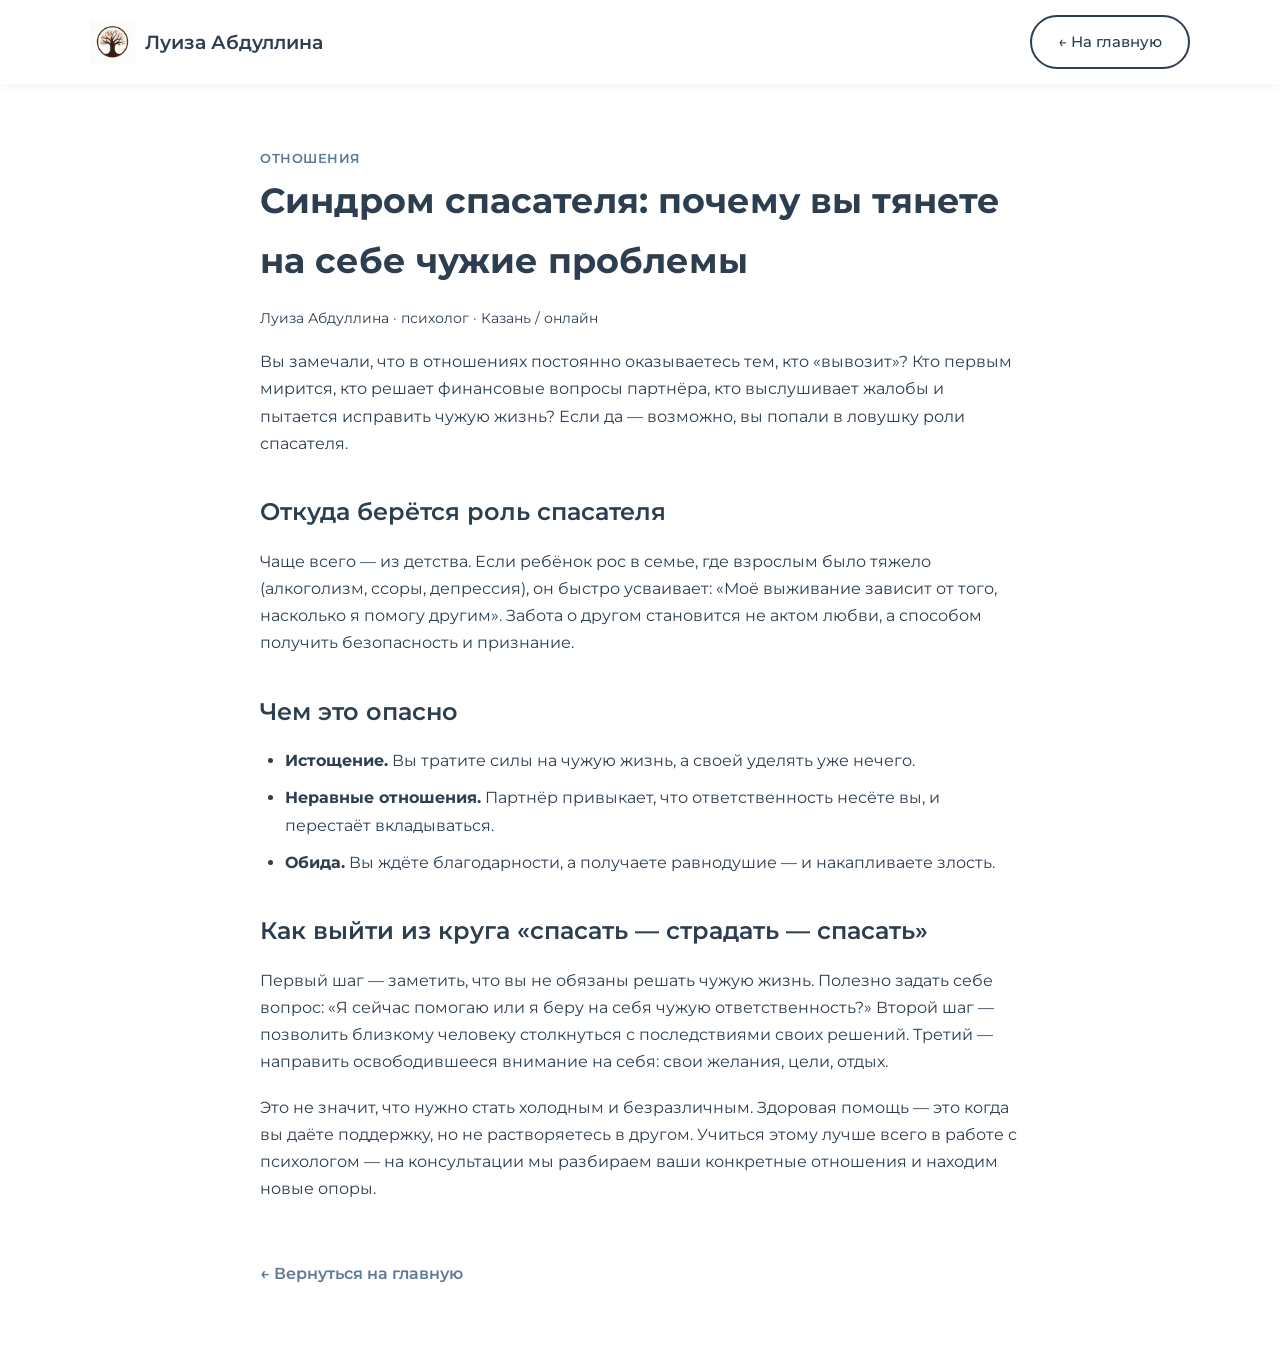
==== article-1.html @ 847a4ad1 "Create article-1.html" ====
<!DOCTYPE html>
<html lang="ru">
<head>
    <meta charset="UTF-8">
    <meta name="viewport" content="width=device-width, initial-scale=1.0">
    <title>Синдром спасателя — Луиза Абдуллина</title>
    <link rel="stylesheet" href="style.css">
    <style>
        .article-content { max-width: 760px; margin: 0 auto; padding: 60px 0; }
        .article-content h1 { font-size: 2.2rem; color: var(--primary); margin-bottom: 15px; }
        .article-meta { color: var(--text-light); font-size: 0.9rem; margin-bottom: 30px; }
        .article-content p { margin-bottom: 18px; color: var(--text-dark); }
        .article-content h2 { font-size: 1.5rem; color: var(--primary); margin: 35px 0 15px; }
        .article-content ul { margin: 0 0 20px 25px; color: var(--text-dark); }
        .article-content li { margin-bottom: 10px; }
        .back-link { display: inline-block; margin-top: 40px; color: var(--secondary); text-decoration: none; font-weight: 600; }
    </style>
</head>
<body>
    <header>
        <div class="container header-container">
            <a href="index.html" class="logo">
                <img src="logo.png" alt="Логотип">
                <span>Луиза Абдуллина</span>
            </a>
            <a href="index.html" class="btn btn-secondary">← На главную</a>
        </div>
    </header>

    <div class="container article-content">
        <span style="color: var(--secondary); font-weight: 600; text-transform: uppercase; font-size: 0.8rem; letter-spacing: 0.5px;">Отношения</span>
        <h1>Синдром спасателя: почему вы тянете на себе чужие проблемы</h1>
        <p class="article-meta">Луиза Абдуллина · психолог · Казань / онлайн</p>

        <p>Вы замечали, что в отношениях постоянно оказываетесь тем, кто «вывозит»? Кто первым мирится, кто решает финансовые вопросы партнёра, кто выслушивает жалобы и пытается исправить чужую жизнь? Если да — возможно, вы попали в ловушку роли спасателя.</p>

        <h2>Откуда берётся роль спасателя</h2>
        <p>Чаще всего — из детства. Если ребёнок рос в семье, где взрослым было тяжело (алкоголизм, ссоры, депрессия), он быстро усваивает: «Моё выживание зависит от того, насколько я помогу другим». Забота о другом становится не актом любви, а способом получить безопасность и признание.</p>

        <h2>Чем это опасно</h2>
        <ul>
            <li><strong>Истощение.</strong> Вы тратите силы на чужую жизнь, а своей уделять уже нечего.</li>
            <li><strong>Неравные отношения.</strong> Партнёр привыкает, что ответственность несёте вы, и перестаёт вкладываться.</li>
            <li><strong>Обида.</strong> Вы ждёте благодарности, а получаете равнодушие — и накапливаете злость.</li>
        </ul>

        <h2>Как выйти из круга «спасать — страдать — спасать»</h2>
        <p>Первый шаг — заметить, что вы не обязаны решать чужую жизнь. Полезно задать себе вопрос: «Я сейчас помогаю или я беру на себя чужую ответственность?» Второй шаг — позволить близкому человеку столкнуться с последствиями своих решений. Третий — направить освободившееся внимание на себя: свои желания, цели, отдых.</p>
        <p>Это не значит, что нужно стать холодным и безразличным. Здоровая помощь — это когда вы даёте поддержку, но не растворяетесь в другом. Учиться этому лучше всего в работе с психологом — на консультации мы разбираем ваши конкретные отношения и находим новые опоры.</p>

        <a href="index.html" class="back-link">← Вернуться на главную</a>
    </div>
</body>
</html>
---- style.css ----
@import url('https://fonts.googleapis.com/css2?family=Montserrat:wght@300;400;600&display=swap');

:root {
    /* Новая сине-серая палитра */
    --primary: #2C3E50;      /* Тёмный сине-серый (заголовки, шапка) */
    --secondary: #5D7A99;    /* Средний сине-серый (кнопки, акценты) */
    --accent: #D6E1EC;       /* Светлый голубовато-серый (фоны блоков) */
    --bg-light: #F4F7FA;     /* Очень светлый серо-голубой фон */
    --text-dark: #2C3E50;    /* Основной текст */
    --text-light: #6B7B8C;   /* Второстепенный текст */
    --white: #ffffff;
}

* {
    margin: 0;
    padding: 0;
    box-sizing: border-box;
}

body {
    font-family: 'Montserrat', sans-serif;
    color: var(--text-dark);
    line-height: 1.7;
    background-color: var(--white);
}

.container {
    width: 90%;
    max-width: 1100px;
    margin: 0 auto;
}

/* Кнопки */
.btn {
    display: inline-block;
    padding: 12px 26px;
    border-radius: 30px;
    text-decoration: none;
    font-weight: 500;
    font-size: 0.95rem;
    transition: all 0.3s ease;
    cursor: pointer;
}

.btn-primary {
    background-color: var(--secondary);
    color: var(--white);
    border: 2px solid var(--secondary);
}

.btn-primary:hover {
    background-color: var(--primary);
    border-color: var(--primary);
}

.btn-secondary {
    background-color: transparent;
    color: var(--primary);
    border: 2px solid var(--primary);
}

.btn-secondary:hover {
    background-color: var(--primary);
    color: var(--white);
}

/* Шапка */
header {
    background-color: var(--white);
    box-shadow: 0 2px 12px rgba(44, 62, 80, 0.06);
    position: sticky;
    top: 0;
    z-index: 1000;
    padding: 15px 0;
}

.header-container {
    display: flex;
    justify-content: space-between;
    align-items: center;
}

.logo {
    display: flex;
    align-items: center;
    gap: 10px;
    text-decoration: none;
    color: var(--primary);
    font-weight: 600;
    font-size: 1.2rem;
}

.logo img {
    height: 45px;
    /* Если логотип цветной — можно слегка приглушить, чтобы вписался в синюю гамму */
    /* filter: grayscale(30%); */
}

nav ul {
    display: flex;
    list-style: none;
    gap: 22px;
}

nav a {
    text-decoration: none;
    color: var(--text-dark);
    font-size: 0.95rem;
    transition: color 0.3s;
}

nav a:hover {
    color: var(--secondary);
}

/* Главный экран */
.hero {
    background: linear-gradient(rgba(244, 247, 250, 0.92), rgba(244, 247, 250, 0.92)),
                url('https://images.unsplash.com/photo-1517490232338-06b912a786b5?auto=format&fit=crop&q=80') center/cover no-repeat;
    padding: 130px 0;
    text-align: center;
}

.hero h1 {
    font-size: 3rem;
    color: var(--primary);
    margin-bottom: 20px;
    font-weight: 600;
}

.hero .subtitle {
    font-size: 1.2rem;
    color: var(--text-light);
    max-width: 720px;
    margin: 0 auto 40px auto;
}

.hero-buttons {
    display: flex;
    gap: 15px;
    justify-content: center;
}

/* Секции */
.section {
    padding: 80px 0;
}

.bg-light {
    background-color: var(--bg-light);
}

h2 {
    font-size: 2.2rem;
    color: var(--primary);
    margin-bottom: 40px;
    font-weight: 600;
}

.text-center {
    text-align: center;
}

/* Обо мне */
.about-grid {
    display: grid;
    grid-template-columns: 1fr 1fr;
    gap: 50px;
    align-items: center;
}

.about-text p {
    margin-bottom: 15px;
    color: var(--text-light);
}

.about-features {
    list-style: none;
    margin-top: 20px;
}

.about-features li {
    margin-bottom: 10px;
    color: var(--primary);
    font-weight: 500;
}

.about-features i {
    color: var(--secondary);
    margin-right: 10px;
}

.about-image img {
    width: 100%;
    border-radius: 20px;
    box-shadow: 0 12px 30px rgba(44, 62, 80, 0.15);
}

/* Специализация */
.services-grid {
    display: grid;
    grid-template-columns: repeat(auto-fit, minmax(280px, 1fr));
    gap: 30px;
}

.service-card {
    background: var(--white);
    padding: 32px;
    border-radius: 15px;
    text-align: center;
    transition: 0.3s;
    border-top: 4px solid var(--secondary);
    box-shadow: 0 4px 12px rgba(44, 62, 80, 0.05);
}

.service-card:hover {
    transform: translateY(-5px);
    box-shadow: 0 12px 24px rgba(44, 62, 80, 0.12);
}

.service-card i {
    font-size: 2.5rem;
    color: var(--secondary);
    margin-bottom: 20px;
}

.service-card h3 {
    margin-bottom: 15px;
    color: var(--primary);
    font-size: 1.15rem;
}

.service-card p {
    color: var(--text-light);
    font-size: 0.95rem;
}

/* Форматы */
.formats-grid {
    display: grid;
    grid-template-columns: 1fr 1fr;
    gap: 30px;
}

.format-card {
    background: var(--bg-light);
    padding: 40px;
    border-radius: 15px;
    text-align: center;
    border: 1px solid #E2E8F0;
}

.format-card.highlight {
    background: var(--white);
    border: 2px solid var(--secondary);
    box-shadow: 0 10px 30px rgba(93, 122, 153, 0.12);
}

.format-card h3 {
    color: var(--primary);
    margin-bottom: 15px;
}

.format-card p {
    color: var(--text-light);
    margin-bottom: 20px;
}

.price {
    display: inline-block;
    font-weight: 600;
    color: var(--secondary);
}

/* Блог */
.blog-grid {
    display: grid;
    grid-template-columns: repeat(auto-fit, minmax(320px, 1fr));
    gap: 30px;
}

.blog-card {
    background: var(--white);
    border-radius: 15px;
    box-shadow: 0 5px 18px rgba(44, 62, 80, 0.07);
    display: flex;
    flex-direction: column;
    transition: 0.3s;
}

.blog-card:hover {
    box-shadow: 0 12px 28px rgba(44, 62, 80, 0.12);
}

.blog-content {
    padding: 30px;
    display: flex;
    flex-direction: column;
    flex-grow: 1;
}

.blog-content h3 {
    color: var(--primary);
    margin-bottom: 15px;
    font-size: 1.2rem;
    line-height: 1.4;
}

.blog-content p {
    color: var(--text-light);
    font-size: 0.92rem;
    margin-bottom: 20px;
    flex-grow: 1;
}

.read-more {
    text-decoration: none;
    color: var(--secondary);
    font-weight: 600;
    font-size: 0.9rem;
    align-self: flex-start;
}

.read-more:hover {
    color: var(--primary);
}

/* Контакты */
.contact-methods {
    display: flex;
    justify-content: center;
    gap: 20px;
    flex-wrap: wrap;
    margin: 40px 0;
}

.contact-item {
    display: flex;
    flex-direction: column;
    align-items: center;
    gap: 10px;
    background: var(--bg-light);
    padding: 22px 30px;
    border-radius: 15px;
    text-decoration: none;
    color: var(--primary);
    min-width: 150px;
    transition: 0.3s;
    border: 1px solid #E2E8F0;
}

.contact-item:hover {
    background: var(--accent);
    border-color: var(--secondary);
}

.contact-item i {
    font-size: 1.8rem;
    color: var(--secondary);
}

.note {
    color: var(--text-light);
    font-size: 0.9rem;
}

/* Подвал */
footer {
    background-color: var(--primary);
    color: var(--white);
    padding: 30px 0;
}

footer p {
    opacity: 0.85;
    font-size: 0.9rem;
}

.footer-links a {
    color: var(--accent);
    text-decoration: none;
    font-size: 0.8rem;
}

/* Адаптивность */
@media (max-width: 768px) {
    .header-container {
        flex-direction: column;
        gap: 15px;
    }
    nav ul {
        flex-wrap: wrap;
        justify-content: center;
        gap: 15px;
    }
    .hero h1 { font-size: 2rem; }
    .hero-buttons { flex-direction: column; align-items: center; }
    .about-grid, .formats-grid { grid-template-columns: 1fr; }
    .about-image { order: -1; }
    h2 { font-size: 1.8rem; }
}
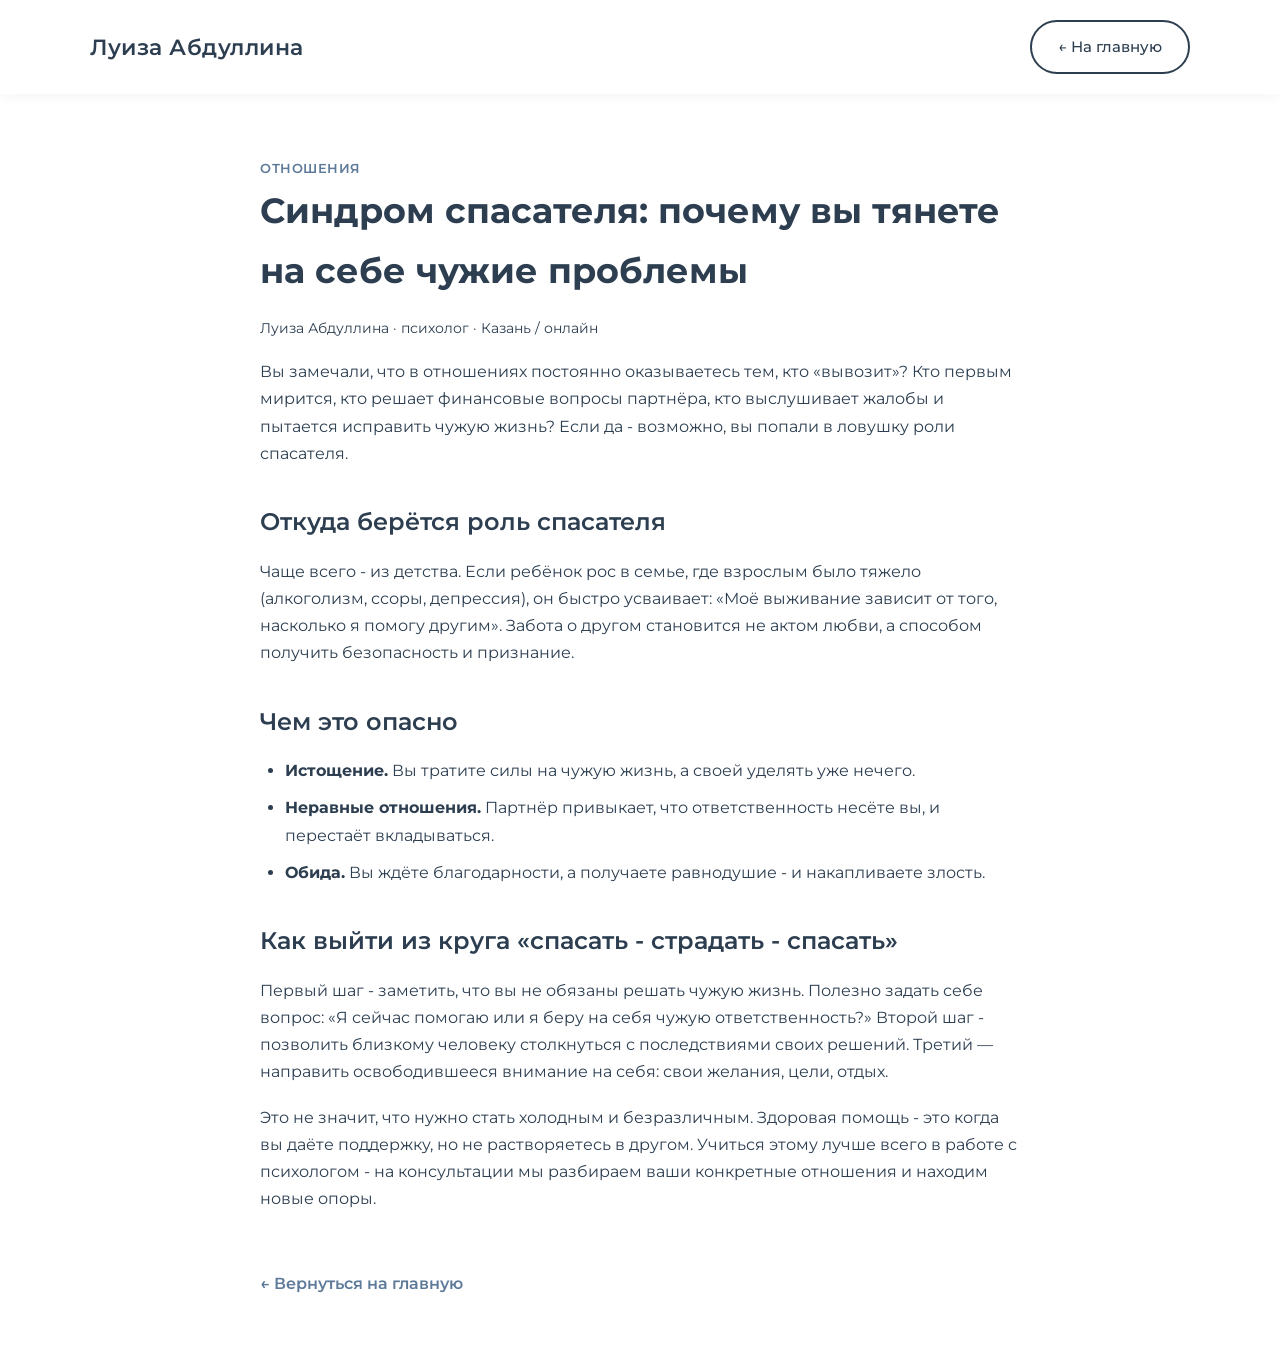
==== commit a87c186c: "Update article-1.html" ====
--- a/article-1.html
+++ b/article-1.html
@@ -32,21 +32,21 @@
         <h1>Синдром спасателя: почему вы тянете на себе чужие проблемы</h1>
         <p class="article-meta">Луиза Абдуллина · психолог · Казань / онлайн</p>
 
-        <p>Вы замечали, что в отношениях постоянно оказываетесь тем, кто «вывозит»? Кто первым мирится, кто решает финансовые вопросы партнёра, кто выслушивает жалобы и пытается исправить чужую жизнь? Если да — возможно, вы попали в ловушку роли спасателя.</p>
+        <p>Вы замечали, что в отношениях постоянно оказываетесь тем, кто «вывозит»? Кто первым мирится, кто решает финансовые вопросы партнёра, кто выслушивает жалобы и пытается исправить чужую жизнь? Если да - возможно, вы попали в ловушку роли спасателя.</p>
 
         <h2>Откуда берётся роль спасателя</h2>
-        <p>Чаще всего — из детства. Если ребёнок рос в семье, где взрослым было тяжело (алкоголизм, ссоры, депрессия), он быстро усваивает: «Моё выживание зависит от того, насколько я помогу другим». Забота о другом становится не актом любви, а способом получить безопасность и признание.</p>
+        <p>Чаще всего - из детства. Если ребёнок рос в семье, где взрослым было тяжело (алкоголизм, ссоры, депрессия), он быстро усваивает: «Моё выживание зависит от того, насколько я помогу другим». Забота о другом становится не актом любви, а способом получить безопасность и признание.</p>
 
         <h2>Чем это опасно</h2>
         <ul>
             <li><strong>Истощение.</strong> Вы тратите силы на чужую жизнь, а своей уделять уже нечего.</li>
             <li><strong>Неравные отношения.</strong> Партнёр привыкает, что ответственность несёте вы, и перестаёт вкладываться.</li>
-            <li><strong>Обида.</strong> Вы ждёте благодарности, а получаете равнодушие — и накапливаете злость.</li>
+            <li><strong>Обида.</strong> Вы ждёте благодарности, а получаете равнодушие - и накапливаете злость.</li>
         </ul>
 
-        <h2>Как выйти из круга «спасать — страдать — спасать»</h2>
-        <p>Первый шаг — заметить, что вы не обязаны решать чужую жизнь. Полезно задать себе вопрос: «Я сейчас помогаю или я беру на себя чужую ответственность?» Второй шаг — позволить близкому человеку столкнуться с последствиями своих решений. Третий — направить освободившееся внимание на себя: свои желания, цели, отдых.</p>
-        <p>Это не значит, что нужно стать холодным и безразличным. Здоровая помощь — это когда вы даёте поддержку, но не растворяетесь в другом. Учиться этому лучше всего в работе с психологом — на консультации мы разбираем ваши конкретные отношения и находим новые опоры.</p>
+        <h2>Как выйти из круга «спасать - страдать - спасать»</h2>
+        <p>Первый шаг - заметить, что вы не обязаны решать чужую жизнь. Полезно задать себе вопрос: «Я сейчас помогаю или я беру на себя чужую ответственность?» Второй шаг - позволить близкому человеку столкнуться с последствиями своих решений. Третий — направить освободившееся внимание на себя: свои желания, цели, отдых.</p>
+        <p>Это не значит, что нужно стать холодным и безразличным. Здоровая помощь - это когда вы даёте поддержку, но не растворяетесь в другом. Учиться этому лучше всего в работе с психологом - на консультации мы разбираем ваши конкретные отношения и находим новые опоры.</p>
 
         <a href="index.html" class="back-link">← Вернуться на главную</a>
     </div>
--- a/style.css
+++ b/style.css
@@ -1,13 +1,12 @@
 @import url('https://fonts.googleapis.com/css2?family=Montserrat:wght@300;400;600&display=swap');
 
 :root {
-    /* Новая сине-серая палитра */
-    --primary: #2C3E50;      /* Тёмный сине-серый (заголовки, шапка) */
-    --secondary: #5D7A99;    /* Средний сине-серый (кнопки, акценты) */
-    --accent: #D6E1EC;       /* Светлый голубовато-серый (фоны блоков) */
-    --bg-light: #F4F7FA;     /* Очень светлый серо-голубой фон */
-    --text-dark: #2C3E50;    /* Основной текст */
-    --text-light: #6B7B8C;   /* Второстепенный текст */
+    --primary: #2C3E50;
+    --secondary: #5D7A99;
+    --accent: #D6E1EC;
+    --bg-light: #F4F7FA;
+    --text-dark: #2C3E50;
+    --text-light: #6B7B8C;
     --white: #ffffff;
 }
 
@@ -71,7 +70,7 @@
     position: sticky;
     top: 0;
     z-index: 1000;
-    padding: 15px 0;
+    padding: 20px 0;
 }
 
 .header-container {
@@ -80,20 +79,20 @@
     align-items: center;
 }
 
+/* Стиль названия сайта (работает как логотип) */
 .logo {
     display: flex;
     align-items: center;
-    gap: 10px;
     text-decoration: none;
     color: var(--primary);
     font-weight: 600;
-    font-size: 1.2rem;
-}
-
+    font-size: 1.4rem;
+    letter-spacing: 0.5px;
+}
+
+/* ЖЕЛЕЗНАЯ ЗАЩИТА: если на страницах статей остался тег <img>, мы его жестко скроем */
 .logo img {
-    height: 45px;
-    /* Если логотип цветной — можно слегка приглушить, чтобы вписался в синюю гамму */
-    /* filter: grayscale(30%); */
+    display: none !important;
 }
 
 nav ul {
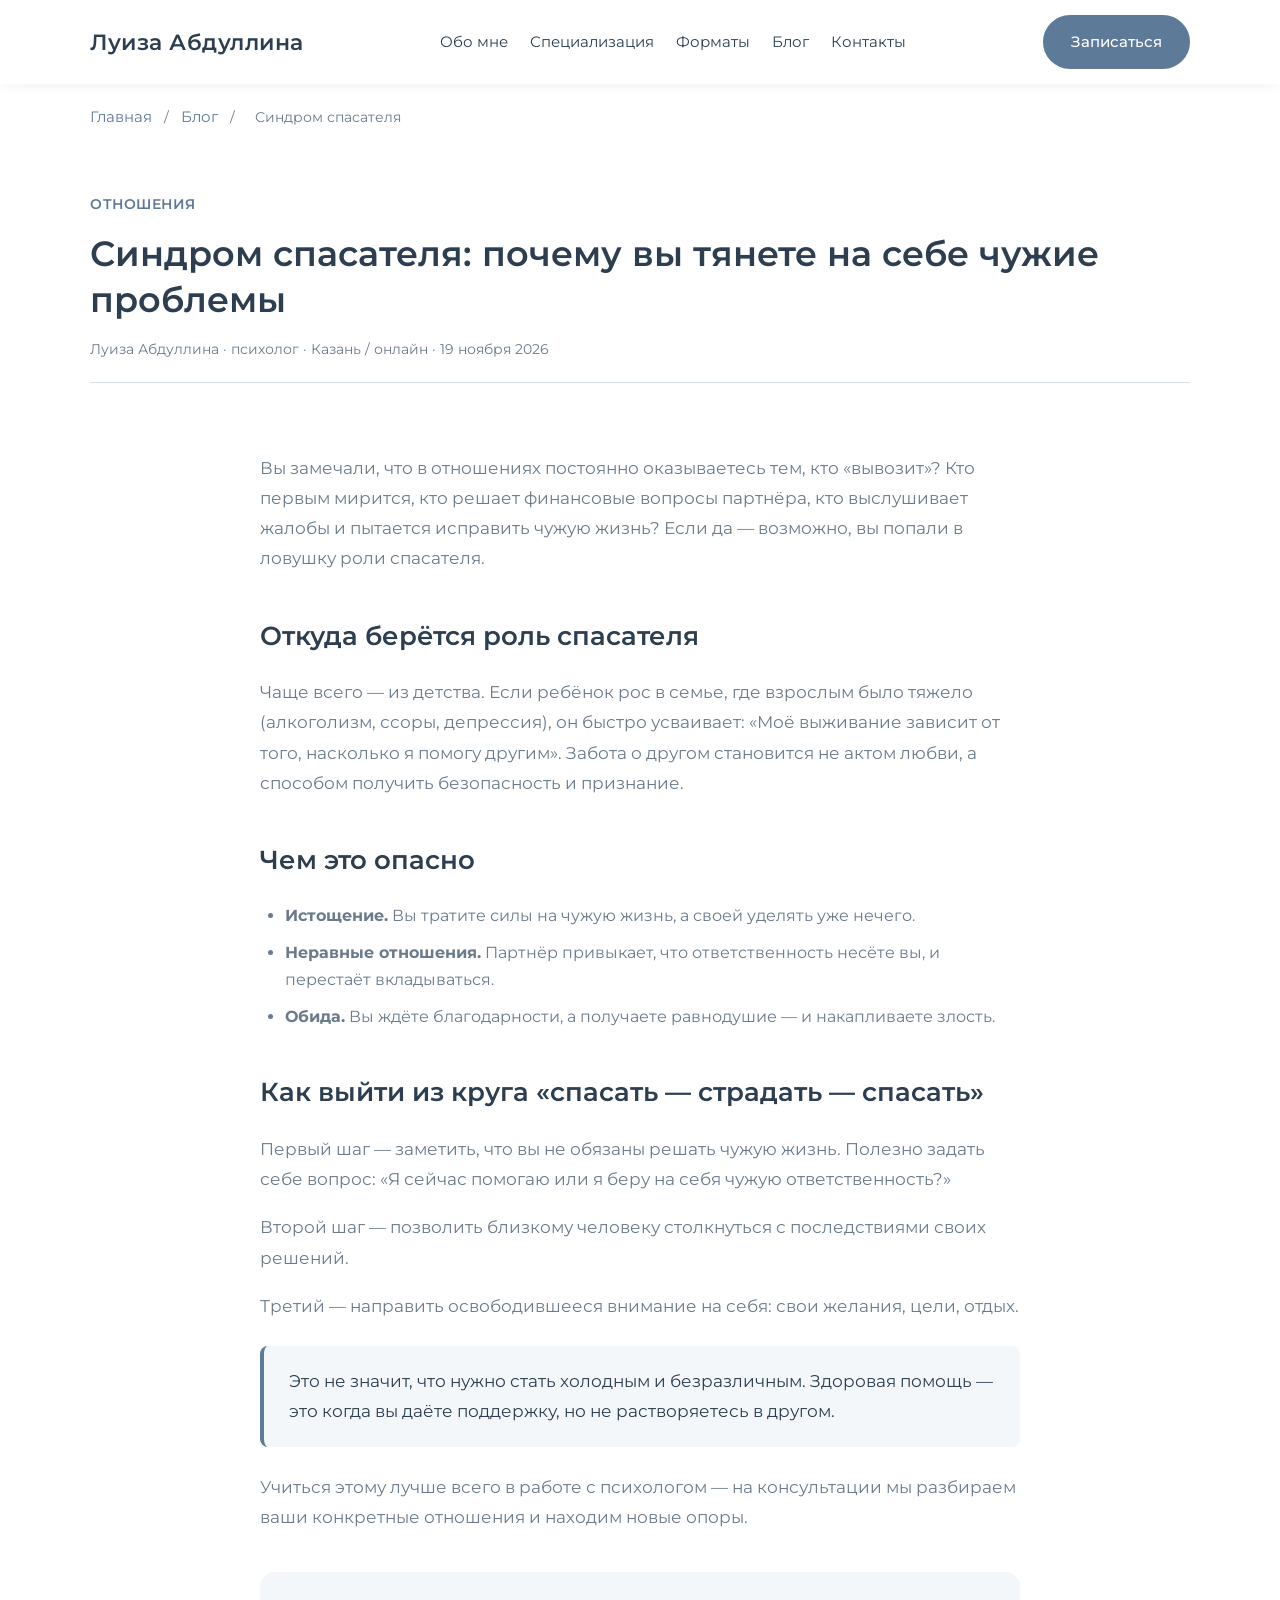
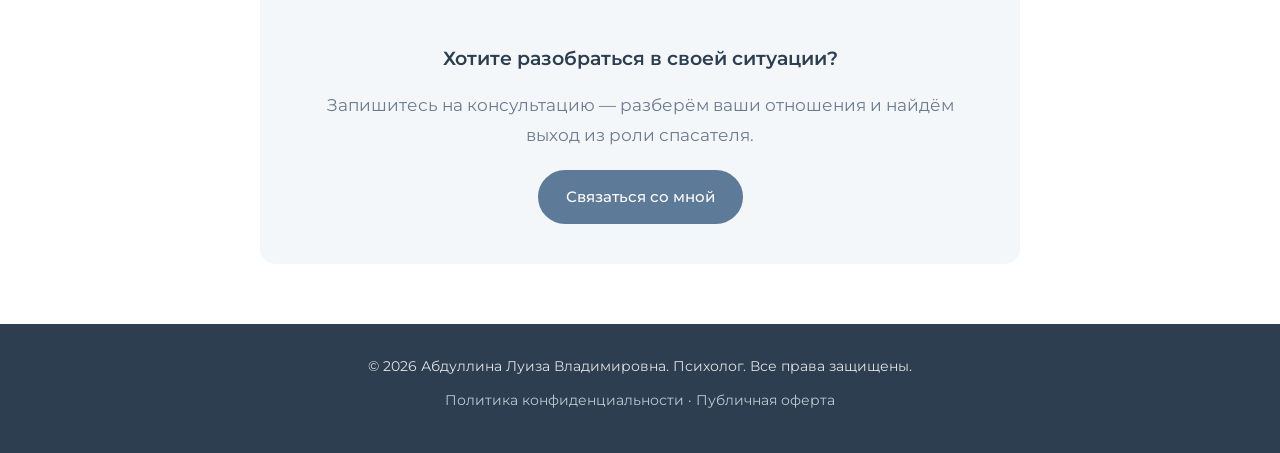
==== commit 5f7d1bf7: "Update article-1.html" ====
--- a/article-1.html
+++ b/article-1.html
@@ -3,52 +3,137 @@
 <head>
     <meta charset="UTF-8">
     <meta name="viewport" content="width=device-width, initial-scale=1.0">
-    <title>Синдром спасателя — Луиза Абдуллина</title>
+    <meta http-equiv="X-UA-Compatible" content="IE=edge">
+    <title>Синдром спасателя: почему вы тянете на себе чужие проблемы — Луиза Абдуллина</title>
+    <meta name="description" content="Разбираем синдром спасателя в отношениях: откуда берётся роль спасателя, чем она опасна и как выйти из порочного круга «спасать — страдать — снова спасать».">
+    <meta name="keywords" content="синдром спасателя, отношения, психология, Луиза Абдуллина, созависимость">
+    <meta name="author" content="Абдуллина Луиза Владимировна">
+    <meta name="robots" content="index, follow">
+    <link rel="canonical" href="https://luizke.ru/article-1.html">
+    
+    <meta property="og:type" content="article">
+    <meta property="og:locale" content="ru_RU">
+    <meta property="og:title" content="Синдром спасателя: почему вы тянете на себе чужие проблемы">
+    <meta property="og:description" content="Разбираем синдром спасателя в отношениях: откуда берётся роль спасателя и как выйти из порочного круга.">
+    <meta property="og:url" content="https://luizke.ru/article-1.html">
+    <meta property="og:site_name" content="Луиза Абдуллина — психолог">
+    
+    <link rel="preconnect" href="https://fonts.googleapis.com">
+    <link rel="preconnect" href="https://fonts.gstatic.com" crossorigin>
+    <link href="https://fonts.googleapis.com/css2?family=Montserrat:wght@300;400;500;600&display=swap" rel="stylesheet">
     <link rel="stylesheet" href="style.css">
-    <style>
-        .article-content { max-width: 760px; margin: 0 auto; padding: 60px 0; }
-        .article-content h1 { font-size: 2.2rem; color: var(--primary); margin-bottom: 15px; }
-        .article-meta { color: var(--text-light); font-size: 0.9rem; margin-bottom: 30px; }
-        .article-content p { margin-bottom: 18px; color: var(--text-dark); }
-        .article-content h2 { font-size: 1.5rem; color: var(--primary); margin: 35px 0 15px; }
-        .article-content ul { margin: 0 0 20px 25px; color: var(--text-dark); }
-        .article-content li { margin-bottom: 10px; }
-        .back-link { display: inline-block; margin-top: 40px; color: var(--secondary); text-decoration: none; font-weight: 600; }
-    </style>
+    
+    <script type="application/ld+json">
+    {
+      "@context": "https://schema.org",
+      "@type": "Article",
+      "headline": "Синдром спасателя: почему вы тянете на себе чужие проблемы",
+      "description": "Разбираем синдром спасателя в отношениях: откуда берётся роль спасателя и как выйти из порочного круга.",
+      "author": {
+        "@type": "Person",
+        "name": "Абдуллина Луиза Владимировна",
+        "url": "https://luizke.ru"
+      },
+      "publisher": {
+        "@type": "Person",
+        "name": "Абдуллина Луиза Владимировна"
+      },
+      "datePublished": "2026-11-19",
+      "dateModified": "2026-11-19",
+      "mainEntityOfPage": {
+        "@type": "WebPage",
+        "@id": "https://luizke.ru/article-1.html"
+      }
+    }
+    </script>
+    <script type="application/ld+json">
+    {
+      "@context": "https://schema.org",
+      "@type": "BreadcrumbList",
+      "itemListElement": [
+        {"@type": "ListItem", "position": 1, "name": "Главная", "item": "https://luizke.ru/"},
+        {"@type": "ListItem", "position": 2, "name": "Блог", "item": "https://luizke.ru/#blog"},
+        {"@type": "ListItem", "position": 3, "name": "Синдром спасателя"}
+      ]
+    }
+    </script>
 </head>
 <body>
-    <header>
+    <header role="banner">
         <div class="container header-container">
-            <a href="index.html" class="logo">
-                <img src="logo.png" alt="Логотип">
-                <span>Луиза Абдуллина</span>
-            </a>
-            <a href="index.html" class="btn btn-secondary">← На главную</a>
+            <div class="header-left">
+                <a href="index.html" class="logo" aria-label="Луиза Абдуллина — на главную">Луиза Абдуллина</a>
+            </div>
+            <nav role="navigation" aria-label="Главное меню">
+                <ul>
+                    <li><a href="index.html#about">Обо мне</a></li>
+                    <li><a href="index.html#services">Специализация</a></li>
+                    <li><a href="index.html#formats">Форматы</a></li>
+                    <li><a href="index.html#blog">Блог</a></li>
+                    <li><a href="index.html#contacts">Контакты</a></li>
+                </ul>
+            </nav>
+            <a href="index.html#contacts" class="btn btn-primary">Записаться</a>
         </div>
     </header>
 
-    <div class="container article-content">
-        <span style="color: var(--secondary); font-weight: 600; text-transform: uppercase; font-size: 0.8rem; letter-spacing: 0.5px;">Отношения</span>
-        <h1>Синдром спасателя: почему вы тянете на себе чужие проблемы</h1>
-        <p class="article-meta">Луиза Абдуллина · психолог · Казань / онлайн</p>
+    <main role="main">
+        <div class="container">
+            <nav class="breadcrumbs" aria-label="Хлебные крошки">
+                <a href="index.html">Главная</a>
+                <span aria-hidden="true">/</span>
+                <a href="index.html#blog">Блог</a>
+                <span aria-hidden="true">/</span>
+                <span aria-current="page">Синдром спасателя</span>
+            </nav>
 
-        <p>Вы замечали, что в отношениях постоянно оказываетесь тем, кто «вывозит»? Кто первым мирится, кто решает финансовые вопросы партнёра, кто выслушивает жалобы и пытается исправить чужую жизнь? Если да - возможно, вы попали в ловушку роли спасателя.</p>
+            <article class="article-header">
+                <span class="article-tag">Отношения</span>
+                <h1>Синдром спасателя: почему вы тянете на себе чужие проблемы</h1>
+                <p class="article-meta">Луиза Абдуллина · психолог · Казань / онлайн · 19 ноября 2026</p>
+            </article>
 
-        <h2>Откуда берётся роль спасателя</h2>
-        <p>Чаще всего - из детства. Если ребёнок рос в семье, где взрослым было тяжело (алкоголизм, ссоры, депрессия), он быстро усваивает: «Моё выживание зависит от того, насколько я помогу другим». Забота о другом становится не актом любви, а способом получить безопасность и признание.</p>
+            <div class="article-body">
+                <p>Вы замечали, что в отношениях постоянно оказываетесь тем, кто «вывозит»? Кто первым мирится, кто решает финансовые вопросы партнёра, кто выслушивает жалобы и пытается исправить чужую жизнь? Если да — возможно, вы попали в ловушку роли спасателя.</p>
 
-        <h2>Чем это опасно</h2>
-        <ul>
-            <li><strong>Истощение.</strong> Вы тратите силы на чужую жизнь, а своей уделять уже нечего.</li>
-            <li><strong>Неравные отношения.</strong> Партнёр привыкает, что ответственность несёте вы, и перестаёт вкладываться.</li>
-            <li><strong>Обида.</strong> Вы ждёте благодарности, а получаете равнодушие - и накапливаете злость.</li>
-        </ul>
+                <h2>Откуда берётся роль спасателя</h2>
+                <p>Чаще всего — из детства. Если ребёнок рос в семье, где взрослым было тяжело (алкоголизм, ссоры, депрессия), он быстро усваивает: «Моё выживание зависит от того, насколько я помогу другим». Забота о другом становится не актом любви, а способом получить безопасность и признание.</p>
 
-        <h2>Как выйти из круга «спасать - страдать - спасать»</h2>
-        <p>Первый шаг - заметить, что вы не обязаны решать чужую жизнь. Полезно задать себе вопрос: «Я сейчас помогаю или я беру на себя чужую ответственность?» Второй шаг - позволить близкому человеку столкнуться с последствиями своих решений. Третий — направить освободившееся внимание на себя: свои желания, цели, отдых.</p>
-        <p>Это не значит, что нужно стать холодным и безразличным. Здоровая помощь - это когда вы даёте поддержку, но не растворяетесь в другом. Учиться этому лучше всего в работе с психологом - на консультации мы разбираем ваши конкретные отношения и находим новые опоры.</p>
+                <h2>Чем это опасно</h2>
+                <ul>
+                    <li><strong>Истощение.</strong> Вы тратите силы на чужую жизнь, а своей уделять уже нечего.</li>
+                    <li><strong>Неравные отношения.</strong> Партнёр привыкает, что ответственность несёте вы, и перестаёт вкладываться.</li>
+                    <li><strong>Обида.</strong> Вы ждёте благодарности, а получаете равнодушие — и накапливаете злость.</li>
+                </ul>
 
-        <a href="index.html" class="back-link">← Вернуться на главную</a>
-    </div>
+                <h2>Как выйти из круга «спасать — страдать — спасать»</h2>
+                <p>Первый шаг — заметить, что вы не обязаны решать чужую жизнь. Полезно задать себе вопрос: «Я сейчас помогаю или я беру на себя чужую ответственность?»</p>
+                <p>Второй шаг — позволить близкому человеку столкнуться с последствиями своих решений.</p>
+                <p>Третий — направить освободившееся внимание на себя: свои желания, цели, отдых.</p>
+
+                <div class="highlight-box">
+                    <p>Это не значит, что нужно стать холодным и безразличным. Здоровая помощь — это когда вы даёте поддержку, но не растворяетесь в другом.</p>
+                </div>
+
+                <p>Учиться этому лучше всего в работе с психологом — на консультации мы разбираем ваши конкретные отношения и находим новые опоры.</p>
+
+                <div class="article-cta">
+                    <h3>Хотите разобраться в своей ситуации?</h3>
+                    <p>Запишитесь на консультацию — разберём ваши отношения и найдём выход из роли спасателя.</p>
+                    <a href="index.html#contacts" class="btn btn-primary">Связаться со мной</a>
+                </div>
+            </div>
+        </div>
+    </main>
+
+    <footer role="contentinfo">
+        <div class="container">
+            <p>© 2026 Абдуллина Луиза Владимировна. Психолог. Все права защищены.</p>
+            <p class="footer-links">
+                <a href="privacy.html">Политика конфиденциальности</a> · 
+                <a href="offer.html">Публичная оферта</a>
+            </p>
+        </div>
+    </footer>
 </body>
 </html>
--- a/style.css
+++ b/style.css
@@ -1,4 +1,10 @@
-@import url('https://fonts.googleapis.com/css2?family=Montserrat:wght@300;400;600&display=swap');
+@charset "UTF-8";
+
+/* Шрифты подключаются через <link> в HTML для скорости */
+
+html {
+    scroll-behavior: smooth;
+}
 
 :root {
     --primary: #2C3E50;
@@ -21,6 +27,22 @@
     color: var(--text-dark);
     line-height: 1.7;
     background-color: var(--white);
+    overflow-x: hidden; /* защита от горизонтального скролла */
+    -webkit-font-smoothing: antialiased;
+    -moz-osx-font-smoothing: grayscale;
+}
+
+svg {
+    display: inline-block;
+    vertical-align: middle;
+    max-width: 100%;
+    max-height: 100%;
+}
+
+img {
+    max-width: 100%;
+    height: auto;
+    display: block;
 }
 
 .container {
@@ -37,8 +59,10 @@
     text-decoration: none;
     font-weight: 500;
     font-size: 0.95rem;
-    transition: all 0.3s ease;
+    transition: background-color 0.3s ease, color 0.3s ease, border-color 0.3s ease, transform 0.3s ease;
     cursor: pointer;
+    border: none;
+    font-family: 'Montserrat', sans-serif;
 }
 
 .btn-primary {
@@ -61,6 +85,18 @@
 .btn-secondary:hover {
     background-color: var(--primary);
     color: var(--white);
+}
+
+.hero-btn-large {
+    padding: 16px 40px;
+    font-size: 1.1rem;
+    font-weight: 600;
+}
+
+a:focus-visible,
+.btn:focus-visible {
+    outline: 2px solid var(--secondary);
+    outline-offset: 3px;
 }
 
 /* Шапка */
@@ -70,35 +106,67 @@
     position: sticky;
     top: 0;
     z-index: 1000;
-    padding: 20px 0;
+    padding: 15px 0;
 }
 
 .header-container {
     display: flex;
     justify-content: space-between;
     align-items: center;
-}
-
-/* Стиль названия сайта (работает как логотип) */
+    flex-wrap: wrap;
+    gap: 15px;
+}
+
+.header-left {
+    display: flex;
+    align-items: center;
+    gap: 20px;
+}
+
+.header-socials {
+    display: flex;
+    align-items: center;
+    gap: 12px;
+}
+
+.header-socials a {
+    display: flex;
+    align-items: center;
+    justify-content: center;
+    color: var(--secondary);
+    transition: color 0.3s ease, transform 0.3s ease;
+}
+
+.header-socials a:hover {
+    color: var(--primary);
+    transform: scale(1.15);
+}
+
+.header-socials svg {
+    width: 22px;
+    height: 22px;
+    display: block;
+}
+
 .logo {
-    display: flex;
-    align-items: center;
     text-decoration: none;
     color: var(--primary);
     font-weight: 600;
     font-size: 1.4rem;
     letter-spacing: 0.5px;
-}
-
-/* ЖЕЛЕЗНАЯ ЗАЩИТА: если на страницах статей остался тег <img>, мы его жестко скроем */
-.logo img {
-    display: none !important;
+    transition: color 0.3s ease;
+}
+
+.logo:hover {
+    color: var(--secondary);
 }
 
 nav ul {
     display: flex;
     list-style: none;
     gap: 22px;
+    flex-wrap: wrap;
+    justify-content: center;
 }
 
 nav a {
@@ -114,9 +182,8 @@
 
 /* Главный экран */
 .hero {
-    background: linear-gradient(rgba(244, 247, 250, 0.92), rgba(244, 247, 250, 0.92)),
-                url('https://images.unsplash.com/photo-1517490232338-06b912a786b5?auto=format&fit=crop&q=80') center/cover no-repeat;
-    padding: 130px 0;
+    background: linear-gradient(135deg, #F4F7FA 0%, #E6EDF5 100%);
+    padding: 65px 0;
     text-align: center;
 }
 
@@ -125,6 +192,7 @@
     color: var(--primary);
     margin-bottom: 20px;
     font-weight: 600;
+    line-height: 1.2;
 }
 
 .hero .subtitle {
@@ -143,6 +211,7 @@
 /* Секции */
 .section {
     padding: 80px 0;
+    scroll-margin-top: 100px;
 }
 
 .bg-light {
@@ -153,6 +222,10 @@
     font-size: 2.2rem;
     color: var(--primary);
     margin-bottom: 40px;
+    font-weight: 600;
+}
+
+h3 {
     font-weight: 600;
 }
 
@@ -182,23 +255,32 @@
     margin-bottom: 10px;
     color: var(--primary);
     font-weight: 500;
-}
-
-.about-features i {
-    color: var(--secondary);
-    margin-right: 10px;
+    position: relative;
+    padding-left: 20px;
+}
+
+.about-features li::before {
+    content: "—";
+    position: absolute;
+    left: 0;
+    color: var(--secondary);
 }
 
 .about-image img {
     width: 100%;
+    max-width: 400px;
+    max-height: 500px;
+    object-fit: cover;
     border-radius: 20px;
     box-shadow: 0 12px 30px rgba(44, 62, 80, 0.15);
+    display: block;
+    margin: 0 auto;
 }
 
 /* Специализация */
 .services-grid {
     display: grid;
-    grid-template-columns: repeat(auto-fit, minmax(280px, 1fr));
+    grid-template-columns: repeat(auto-fit, minmax(260px, 1fr));
     gap: 30px;
 }
 
@@ -207,20 +289,9 @@
     padding: 32px;
     border-radius: 15px;
     text-align: center;
-    transition: 0.3s;
+    transition: transform 0.3s ease, box-shadow 0.3s ease;
     border-top: 4px solid var(--secondary);
     box-shadow: 0 4px 12px rgba(44, 62, 80, 0.05);
-}
-
-.service-card:hover {
-    transform: translateY(-5px);
-    box-shadow: 0 12px 24px rgba(44, 62, 80, 0.12);
-}
-
-.service-card i {
-    font-size: 2.5rem;
-    color: var(--secondary);
-    margin-bottom: 20px;
 }
 
 .service-card h3 {
@@ -265,16 +336,16 @@
     margin-bottom: 20px;
 }
 
-.price {
-    display: inline-block;
-    font-weight: 600;
-    color: var(--secondary);
-}
-
 /* Блог */
+.blog-intro {
+    color: var(--text-light);
+    max-width: 700px;
+    margin: -20px auto 40px;
+}
+
 .blog-grid {
     display: grid;
-    grid-template-columns: repeat(auto-fit, minmax(320px, 1fr));
+    grid-template-columns: repeat(auto-fit, minmax(280px, 1fr)); /* было 320px — исправлено */
     gap: 30px;
 }
 
@@ -284,11 +355,7 @@
     box-shadow: 0 5px 18px rgba(44, 62, 80, 0.07);
     display: flex;
     flex-direction: column;
-    transition: 0.3s;
-}
-
-.blog-card:hover {
-    box-shadow: 0 12px 28px rgba(44, 62, 80, 0.12);
+    transition: box-shadow 0.3s ease;
 }
 
 .blog-content {
@@ -296,6 +363,14 @@
     display: flex;
     flex-direction: column;
     flex-grow: 1;
+}
+
+.blog-tag {
+    font-size: 0.8rem;
+    color: var(--secondary);
+    font-weight: 600;
+    text-transform: uppercase;
+    letter-spacing: 0.5px;
 }
 
 .blog-content h3 {
@@ -325,42 +400,61 @@
 }
 
 /* Контакты */
-.contact-methods {
-    display: flex;
-    justify-content: center;
-    gap: 20px;
-    flex-wrap: wrap;
-    margin: 40px 0;
-}
-
-.contact-item {
+.contacts-intro {
+    margin-bottom: 40px;
+    color: var(--text-light);
+}
+
+.contact-grid {
+    display: grid;
+    grid-template-columns: repeat(auto-fit, minmax(220px, 1fr));
+    gap: 25px;
+    max-width: 1000px;
+    margin: 0 auto;
+}
+
+.contact-card {
+    background: var(--bg-light);
+    padding: 30px 20px;
+    border-radius: 15px;
+    text-decoration: none;
+    color: var(--primary);
+    border: 1px solid #E2E8F0;
+    transition: background-color 0.3s ease, border-color 0.3s ease, box-shadow 0.3s ease, transform 0.3s ease;
     display: flex;
     flex-direction: column;
     align-items: center;
-    gap: 10px;
-    background: var(--bg-light);
-    padding: 22px 30px;
-    border-radius: 15px;
-    text-decoration: none;
-    color: var(--primary);
-    min-width: 150px;
-    transition: 0.3s;
-    border: 1px solid #E2E8F0;
-}
-
-.contact-item:hover {
-    background: var(--accent);
-    border-color: var(--secondary);
-}
-
-.contact-item i {
-    font-size: 1.8rem;
-    color: var(--secondary);
+    gap: 5px;
+}
+
+.contact-card h3 {
+    font-size: 1.1rem;
+    margin: 0;
+    color: var(--primary);
+}
+
+.contact-card span {
+    font-size: 0.9rem;
+    color: var(--text-light);
+    font-weight: 500;
 }
 
 .note {
     color: var(--text-light);
     font-size: 0.9rem;
+}
+
+.note a {
+    color: var(--secondary);
+    text-decoration: underline;
+}
+
+.note a:hover {
+    color: var(--primary);
+}
+
+.contacts-note {
+    margin-top: 40px;
 }
 
 /* Подвал */
@@ -368,33 +462,481 @@
     background-color: var(--primary);
     color: var(--white);
     padding: 30px 0;
+    text-align: center;
 }
 
 footer p {
     opacity: 0.85;
     font-size: 0.9rem;
+    margin-bottom: 10px;
+}
+
+.footer-links {
+    margin-top: 10px;
 }
 
 .footer-links a {
     color: var(--accent);
     text-decoration: none;
-    font-size: 0.8rem;
-}
-
-/* Адаптивность */
+    font-size: 0.85rem;
+    transition: color 0.3s ease;
+}
+
+.footer-links a:hover {
+    color: var(--white);
+    text-decoration: underline;
+}
+
+/* Плавающие кнопки связи */
+.floating-contacts {
+    position: fixed;
+    right: 20px;
+    bottom: 20px;
+    display: flex;
+    flex-direction: column;
+    gap: 15px;
+    z-index: 9999;
+}
+
+.float-btn {
+    width: 50px;
+    height: 50px;
+    border-radius: 50%;
+    display: flex;
+    align-items: center;
+    justify-content: center;
+    color: #fff;
+    box-shadow: 0 4px 12px rgba(0, 0, 0, 0.15);
+    transition: transform 0.3s ease, box-shadow 0.3s ease;
+}
+
+.float-btn svg {
+    width: 26px;
+    height: 26px;
+    display: block;
+}
+
+.float-btn.whatsapp {
+    background-color: #25D366;
+}
+
+.float-btn.telegram {
+    background-color: #0088cc;
+}
+
+.float-btn.phone {
+    background-color: #6c5ce7;
+}
+
+/* Hover-эффекты только для устройств с настоящим hover (не тач) */
+@media (hover: hover) and (pointer: fine) {
+    .btn-primary:hover {
+        background-color: var(--primary);
+        border-color: var(--primary);
+    }
+    .btn-secondary:hover {
+        background-color: var(--primary);
+        color: var(--white);
+    }
+    .logo:hover {
+        color: var(--secondary);
+    }
+    nav a:hover {
+        color: var(--secondary);
+    }
+    .service-card:hover {
+        transform: translateY(-5px);
+        box-shadow: 0 12px 24px rgba(44, 62, 80, 0.12);
+    }
+    .blog-card:hover {
+        box-shadow: 0 12px 28px rgba(44, 62, 80, 0.12);
+    }
+    .contact-card:hover {
+        background: var(--white);
+        border-color: var(--secondary);
+        box-shadow: 0 10px 25px rgba(44, 62, 80, 0.1);
+        transform: translateY(-5px);
+    }
+    .read-more:hover {
+        color: var(--primary);
+    }
+    .float-btn:hover {
+        transform: scale(1.1);
+        box-shadow: 0 6px 16px rgba(0, 0, 0, 0.25);
+    }
+    .header-socials a:hover {
+        color: var(--primary);
+        transform: scale(1.15);
+    }
+    .footer-links a:hover {
+        color: var(--white);
+        text-decoration: underline;
+    }
+}
+
+/* Юридические страницы */
+.legal-content {
+    max-width: 900px;
+    margin: 0 auto;
+    padding: 60px 20px;
+}
+
+.legal-content h1 {
+    font-size: 2.2rem;
+    color: var(--primary);
+    margin-bottom: 10px;
+    font-weight: 600;
+}
+
+.legal-content .legal-date {
+    color: var(--text-light);
+    font-size: 0.95rem;
+    margin-bottom: 40px;
+    padding-bottom: 20px;
+    border-bottom: 1px solid var(--accent);
+}
+
+.legal-content h2 {
+    font-size: 1.5rem;
+    color: var(--primary);
+    margin-top: 40px;
+    margin-bottom: 20px;
+    font-weight: 600;
+}
+
+.legal-content h3 {
+    font-size: 1.15rem;
+    color: var(--primary);
+    margin-top: 25px;
+    margin-bottom: 12px;
+    font-weight: 600;
+}
+
+.legal-content p {
+    color: var(--text-light);
+    margin-bottom: 15px;
+    line-height: 1.8;
+}
+
+.legal-content ul,
+.legal-content ol {
+    padding-left: 25px;
+    margin-bottom: 20px;
+    color: var(--text-light);
+}
+
+.legal-content li {
+    margin-bottom: 8px;
+    line-height: 1.7;
+}
+
+.legal-content a {
+    color: var(--secondary);
+    text-decoration: underline;
+}
+
+.legal-content a:hover {
+    color: var(--primary);
+}
+
+.legal-content .back-link {
+    display: inline-block;
+    margin-top: 50px;
+    padding-top: 20px;
+    border-top: 1px solid var(--accent);
+    color: var(--secondary);
+    text-decoration: none;
+    font-weight: 500;
+    transition: color 0.3s ease;
+}
+
+.legal-content .back-link:hover {
+    color: var(--primary);
+}
+
+.legal-content .highlight-box {
+    background-color: var(--bg-light);
+    border-left: 4px solid var(--secondary);
+    padding: 20px 25px;
+    border-radius: 8px;
+    margin: 25px 0;
+}
+
+.legal-content .highlight-box p {
+    margin-bottom: 0;
+    color: var(--text-dark);
+}
+
+/* Хлебные крошки для статей */
+.breadcrumbs {
+    padding: 20px 0;
+    font-size: 0.9rem;
+    color: var(--text-light);
+}
+
+.breadcrumbs a {
+    color: var(--secondary);
+    text-decoration: none;
+}
+
+.breadcrumbs a:hover {
+    color: var(--primary);
+    text-decoration: underline;
+}
+
+.breadcrumbs span {
+    margin: 0 8px;
+    color: var(--text-light);
+}
+
+/* Статья */
+.article-header {
+    padding: 40px 0 20px;
+}
+
+.article-header .article-tag {
+    display: inline-block;
+    font-size: 0.85rem;
+    color: var(--secondary);
+    font-weight: 600;
+    text-transform: uppercase;
+    letter-spacing: 0.5px;
+    margin-bottom: 15px;
+}
+
+.article-header h1 {
+    font-size: 2.2rem;
+    color: var(--primary);
+    margin-bottom: 15px;
+    font-weight: 600;
+    line-height: 1.3;
+}
+
+.article-meta {
+    color: var(--text-light);
+    font-size: 0.9rem;
+    margin-bottom: 30px;
+    padding-bottom: 20px;
+    border-bottom: 1px solid var(--accent);
+}
+
+.article-body {
+    max-width: 760px;
+    margin: 0 auto;
+    padding: 20px 0 60px;
+}
+
+.article-body h2 {
+    font-size: 1.6rem;
+    margin-top: 40px;
+    margin-bottom: 20px;
+}
+
+.article-body h3 {
+    font-size: 1.2rem;
+    margin-top: 30px;
+    margin-bottom: 15px;
+}
+
+.article-body p {
+    color: var(--text-light);
+    margin-bottom: 18px;
+    line-height: 1.8;
+    font-size: 1.05rem;
+}
+
+.article-body ul,
+.article-body ol {
+    padding-left: 25px;
+    margin-bottom: 20px;
+    color: var(--text-light);
+}
+
+.article-body li {
+    margin-bottom: 10px;
+    line-height: 1.7;
+}
+
+.article-body .highlight-box {
+    background-color: var(--bg-light);
+    border-left: 4px solid var(--secondary);
+    padding: 20px 25px;
+    border-radius: 8px;
+    margin: 25px 0;
+}
+
+.article-body .highlight-box p {
+    margin-bottom: 0;
+    color: var(--text-dark);
+}
+
+.article-cta {
+    background: var(--bg-light);
+    padding: 40px;
+    border-radius: 15px;
+    text-align: center;
+    margin-top: 40px;
+}
+
+.article-cta h3 {
+    color: var(--primary);
+    margin-bottom: 15px;
+}
+
+.article-cta p {
+    color: var(--text-light);
+    margin-bottom: 20px;
+}
+
+/* АДАПТИВНОСТЬ */
+
+/* Планшеты */
+@media (max-width: 992px) {
+    .header-container {
+        gap: 10px;
+    }
+    nav ul {
+        gap: 15px;
+    }
+    nav a {
+        font-size: 0.9rem;
+    }
+    .logo {
+        font-size: 1.25rem;
+    }
+    .btn {
+        padding: 10px 20px;
+        font-size: 0.9rem;
+    }
+    .hero h1 {
+        font-size: 2.5rem;
+    }
+    .hero .subtitle {
+        font-size: 1.1rem;
+    }
+    h2 {
+        font-size: 2rem;
+    }
+    .about-grid {
+        gap: 35px;
+    }
+    .section {
+        padding: 70px 0;
+    }
+}
+
+/* Мобильные */
 @media (max-width: 768px) {
     .header-container {
         flex-direction: column;
-        gap: 15px;
+        gap: 12px;
+    }
+    .header-left {
+        flex-direction: column;
+        gap: 10px;
     }
     nav ul {
-        flex-wrap: wrap;
-        justify-content: center;
-        gap: 15px;
-    }
-    .hero h1 { font-size: 2rem; }
-    .hero-buttons { flex-direction: column; align-items: center; }
-    .about-grid, .formats-grid { grid-template-columns: 1fr; }
-    .about-image { order: -1; }
-    h2 { font-size: 1.8rem; }
-}
+        gap: 12px;
+    }
+    .hero {
+        padding: 50px 0;
+    }
+    .hero h1 {
+        font-size: 2rem;
+    }
+    .hero .subtitle {
+        font-size: 1rem;
+        margin-bottom: 30px;
+    }
+    .hero-btn-large {
+        padding: 14px 30px;
+        font-size: 1rem;
+    }
+    .hero-buttons {
+        flex-direction: column;
+        align-items: center;
+    }
+    .section {
+        padding: 50px 0; /* уменьшено с 80px */
+        scroll-margin-top: 120px;
+    }
+    .about-grid, .formats-grid {
+        grid-template-columns: 1fr;
+        gap: 30px;
+    }
+    .about-image {
+        order: -1;
+    }
+    .about-image img {
+        max-height: 350px;
+    }
+    h2 {
+        font-size: 1.7rem;
+        margin-bottom: 30px;
+    }
+    .services-grid {
+        grid-template-columns: 1fr;
+    }
+    .contact-grid {
+        grid-template-columns: 1fr 1fr;
+    }
+    .blog-grid {
+        grid-template-columns: 1fr;
+    }
+    .floating-contacts {
+        right: 15px;
+        bottom: 15px;
+        gap: 10px;
+    }
+    .float-btn {
+        width: 45px;
+        height: 45px;
+    }
+    .float-btn svg {
+        width: 22px;
+        height: 22px;
+    }
+    .legal-content {
+        padding: 40px 20px;
+    }
+    .legal-content h1 {
+        font-size: 1.8rem;
+    }
+    .legal-content h2 {
+        font-size: 1.3rem;
+        margin-top: 30px;
+    }
+    .article-header h1 {
+        font-size: 1.7rem;
+    }
+    .article-body {
+        padding: 20px 0 40px;
+    }
+    .article-body p {
+        font-size: 1rem;
+    }
+    .article-cta {
+        padding: 30px 20px;
+    }
+}
+
+@media (max-width: 480px) {
+    .container {
+        width: 92%;
+    }
+    .contact-grid {
+        grid-template-columns: 1fr;
+    }
+    .hero h1 {
+        font-size: 1.7rem;
+    }
+    h2 {
+        font-size: 1.5rem;
+    }
+    .service-card, .format-card {
+        padding: 25px 20px;
+    }
+    .blog-content {
+        padding: 22px;
+    }
+}
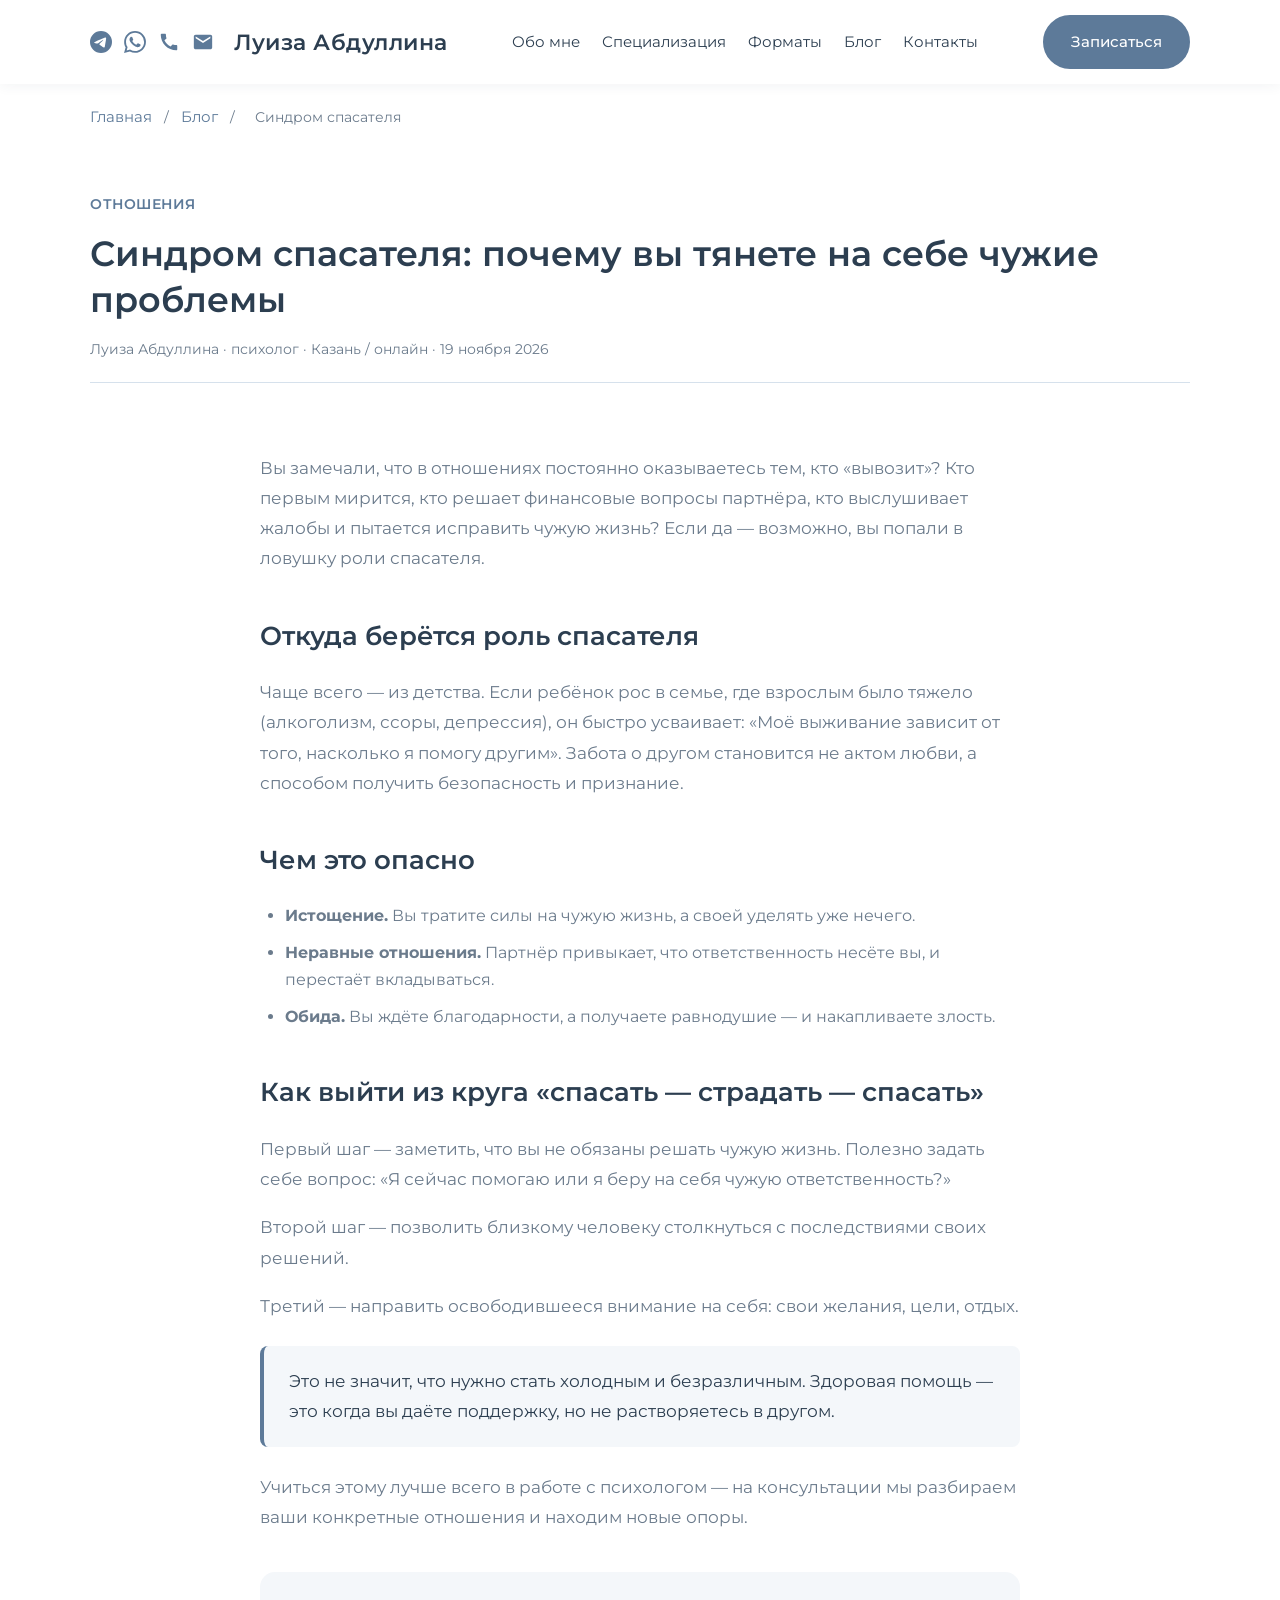
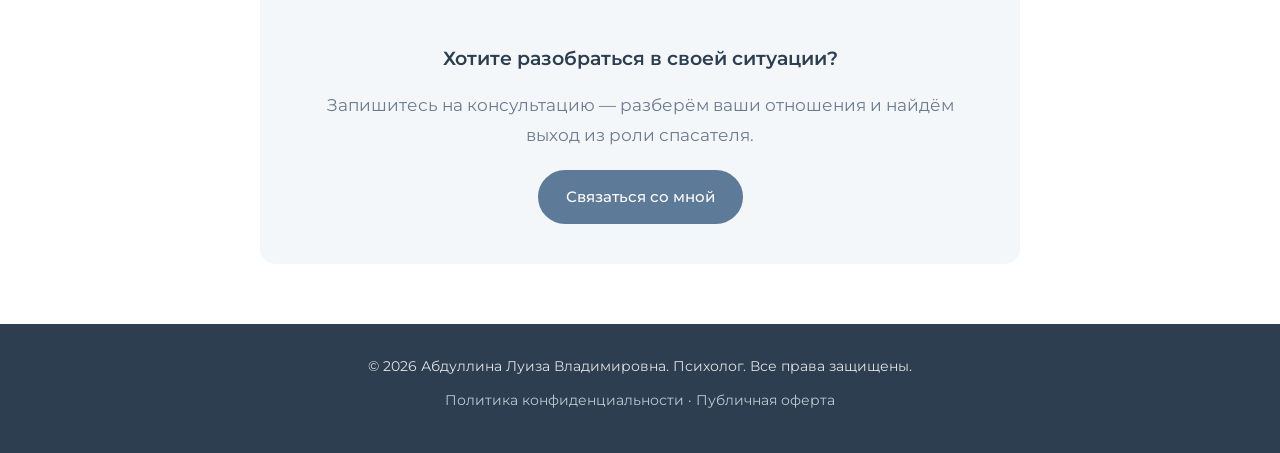
==== commit 76dc93a1: "Update article-1.html" ====
--- a/article-1.html
+++ b/article-1.html
@@ -5,7 +5,7 @@
     <meta name="viewport" content="width=device-width, initial-scale=1.0">
     <meta http-equiv="X-UA-Compatible" content="IE=edge">
     <title>Синдром спасателя: почему вы тянете на себе чужие проблемы — Луиза Абдуллина</title>
-    <meta name="description" content="Разбираем синдром спасателя в отношениях: откуда берётся роль спасателя, чем она опасна и как выйти из порочного круга «спасать — страдать — снова спасать».">
+    <meta name="description" content="Разбираем синдром спасателя в отношениях: откуда берётся роль спасателя, чем она опасна и как выйти из порочного круга.">
     <meta name="keywords" content="синдром спасателя, отношения, психология, Луиза Абдуллина, созависимость">
     <meta name="author" content="Абдуллина Луиза Владимировна">
     <meta name="robots" content="index, follow">
@@ -28,22 +28,12 @@
       "@context": "https://schema.org",
       "@type": "Article",
       "headline": "Синдром спасателя: почему вы тянете на себе чужие проблемы",
-      "description": "Разбираем синдром спасателя в отношениях: откуда берётся роль спасателя и как выйти из порочного круга.",
-      "author": {
-        "@type": "Person",
-        "name": "Абдуллина Луиза Владимировна",
-        "url": "https://luizke.ru"
-      },
-      "publisher": {
-        "@type": "Person",
-        "name": "Абдуллина Луиза Владимировна"
-      },
+      "description": "Разбираем синдром спасателя в отношениях.",
+      "author": {"@type": "Person", "name": "Абдуллина Луиза Владимировна", "url": "https://luizke.ru"},
+      "publisher": {"@type": "Person", "name": "Абдуллина Луиза Владимировна"},
       "datePublished": "2026-11-19",
       "dateModified": "2026-11-19",
-      "mainEntityOfPage": {
-        "@type": "WebPage",
-        "@id": "https://luizke.ru/article-1.html"
-      }
+      "mainEntityOfPage": {"@type": "WebPage", "@id": "https://luizke.ru/article-1.html"}
     }
     </script>
     <script type="application/ld+json">
@@ -62,6 +52,20 @@
     <header role="banner">
         <div class="container header-container">
             <div class="header-left">
+                <div class="header-socials">
+                    <a href="https://t.me/Luiza_Abdullina" target="_blank" rel="noopener noreferrer" aria-label="Telegram">
+                        <svg viewBox="0 0 24 24" fill="currentColor"><path d="M11.944 0A12 12 0 0 0 0 12a12 12 0 0 0 12 12 12 12 0 0 0 12-12A12 12 0 0 0 12 0a12 12 0 0 0-.056 0zm4.962 7.224c.1-.002.321.023.465.14a.506.506 0 0 1 .171.325c.016.093.036.306.02.472-.18 1.898-.962 6.502-1.36 8.627-.168.9-.499 1.201-.82 1.23-.696.065-1.225-.46-1.9-.902-1.056-.693-1.653-1.124-2.678-1.8-1.185-.78-.417-1.21.258-1.91.177-.184 3.247-2.977 3.307-3.23.007-.032.014-.15-.056-.212s-.174-.041-.249-.024c-.106.024-1.793 1.14-5.061 3.345-.48.33-.913.49-1.302.48-.428-.008-1.252-.241-1.865-.44-.752-.245-1.349-.374-1.297-.789.027-.216.325-.437.893-.663 3.498-1.524 5.83-2.529 6.998-3.014 3.332-1.386 4.025-1.627 4.476-1.635z"/></svg>
+                    </a>
+                    <a href="https://wa.me/79196434365" target="_blank" rel="noopener noreferrer" aria-label="WhatsApp">
+                        <svg viewBox="0 0 24 24" fill="currentColor"><path d="M17.472 14.382c-.297-.149-1.758-.867-2.03-.967-.273-.099-.471-.148-.67.15-.197.297-.767.966-.94 1.164-.173.199-.347.223-.644.075-.297-.15-1.255-.463-2.39-1.475-.883-.788-1.48-1.761-1.653-2.059-.173-.297-.018-.458.13-.606.134-.133.298-.347.446-.52.149-.174.198-.298.298-.497.099-.198.05-.371-.025-.52-.075-.149-.669-1.612-.916-2.207-.242-.579-.487-.5-.669-.51-.173-.008-.371-.01-.57-.01-.198 0-.52.074-.792.372-.272.297-1.04 1.016-1.04 2.479 0 1.462 1.065 2.875 1.213 3.074.149.198 2.096 3.2 5.077 4.487.709.306 1.262.489 1.694.625.712.227 1.36.195 1.871.118.571-.085 1.758-.719 2.006-1.413.248-.694.248-1.289.173-1.413-.074-.124-.272-.198-.57-.347m-5.421 7.403h-.004a9.87 9.87 0 01-5.031-1.378l-.361-.214-3.741.982.998-3.648-.235-.374a9.86 9.86 0 01-1.51-5.26c.001-5.45 4.436-9.884 9.888-9.884 2.64 0 5.122 1.03 6.988 2.898a9.825 9.825 0 012.893 6.994c-.003 5.45-4.437 9.884-9.885 9.884m8.413-18.297A11.815 11.815 0 0012.05 0C5.495 0 .16 5.335.157 11.892c0 2.096.547 4.142 1.588 5.945L.057 24l6.305-1.654a11.882 11.882 0 005.683 1.448h.005c6.554 0 11.89-5.335 11.893-11.893a11.821 11.821 0 00-3.48-8.413z"/></svg>
+                    </a>
+                    <a href="tel:+79196434365" aria-label="Позвонить">
+                        <svg viewBox="0 0 24 24" fill="currentColor"><path d="M20.01 15.38c-1.23 0-2.42-.2-3.53-.56a.977.977 0 0 0-1.01.24l-1.57 1.97c-2.83-1.35-5.48-3.9-6.89-6.83l1.95-1.66c.27-.28.35-.67.24-1.02-.37-1.11-.56-2.3-.56-3.53 0-.54-.45-.99-.99-.99H4.19C3.65 3 3 3.24 3 3.99 3 13.28 10.73 21 20.01 21c.71 0 .99-.63.99-1.18v-3.45c0-.54-.45-.99-.99-.99z"/></svg>
+                    </a>
+                    <a href="mailto:luizke@mail.ru" aria-label="Написать на почту">
+                        <svg viewBox="0 0 24 24" fill="currentColor"><path d="M20 4H4c-1.1 0-1.99.9-1.99 2L2 18c0 1.1.9 2 2 2h16c1.1 0 2-.9 2-2V6c0-1.1-.9-2-2-2zm0 4l-8 5-8-5V6l8 5 8-5v2z"/></svg>
+                    </a>
+                </div>
                 <a href="index.html" class="logo" aria-label="Луиза Абдуллина — на главную">Луиза Абдуллина</a>
             </div>
             <nav role="navigation" aria-label="Главное меню">
